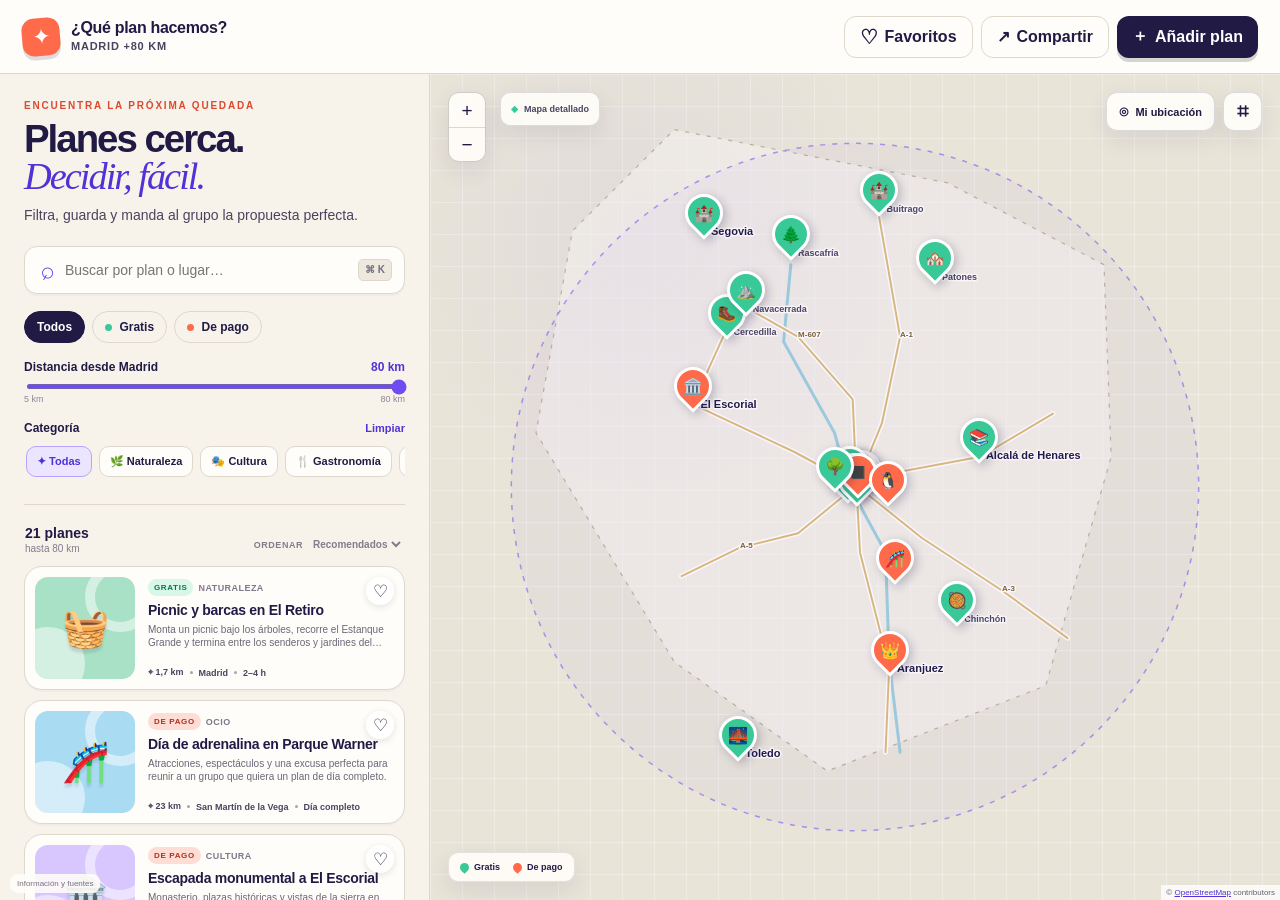
==== index.html @ 21571d51 "Add files via upload" ====
<!doctype html>
<html lang="es">
<head>
  <meta charset="UTF-8" />
  <meta name="viewport" content="width=device-width, initial-scale=1, viewport-fit=cover" />
  <meta name="theme-color" content="#201a45" />
  <meta name="description" content="Descubre y comparte planes gratis y de pago en Madrid y hasta 80 km alrededor." />
  <meta property="og:title" content="¿Qué plan hacemos? · Madrid +80 km" />
  <meta property="og:description" content="Mapa colaborativo de planes para organizar la próxima quedada." />
  <meta property="og:image" content="./assets/og-image.png" />
  <meta property="og:type" content="website" />
  <title>¿Qué plan hacemos? · Madrid +80 km</title>
  <link rel="manifest" href="./manifest.webmanifest" />
  <link rel="icon" href="./assets/icon.svg" type="image/svg+xml" />
  <link rel="stylesheet" href="./styles.css" />
</head>
<body>
  <a class="skip-link" href="#results">Saltar a los planes</a>

  <header class="topbar">
    <a class="brand" href="#" aria-label="Inicio">
      <span class="brand-mark" aria-hidden="true">✦</span>
      <span><strong>¿Qué plan hacemos?</strong><small>Madrid +80 km</small></span>
    </a>
    <div class="header-actions">
      <button class="icon-button" id="favoritesToggle" type="button" aria-pressed="false" title="Mostrar favoritos">
        <span aria-hidden="true">♡</span><span class="desktop-label">Favoritos</span>
      </button>
      <button class="button button-ghost" id="shareAppBtn" type="button"><span aria-hidden="true">↗</span><span class="desktop-label">Compartir</span></button>
      <button class="button button-primary" id="addPlanBtn" type="button"><span aria-hidden="true">＋</span><span>Añadir plan</span></button>
    </div>
  </header>

  <main class="app-shell">
    <section class="sidebar" aria-label="Explorar planes">
      <div class="intro">
        <div class="eyebrow">ENCUENTRA LA PRÓXIMA QUEDADA</div>
        <h1>Planes cerca. <em>Decidir, fácil.</em></h1>
        <p>Filtra, guarda y manda al grupo la propuesta perfecta.</p>
      </div>

      <div class="filters" aria-label="Filtros">
        <label class="search-box">
          <span aria-hidden="true">⌕</span>
          <span class="sr-only">Buscar</span>
          <input id="searchInput" type="search" placeholder="Buscar por plan o lugar…" autocomplete="off" />
          <kbd>⌘ K</kbd>
        </label>

        <div class="filter-row" role="group" aria-label="Precio">
          <button class="chip is-active" data-price="all" type="button">Todos</button>
          <button class="chip" data-price="free" type="button"><span class="dot dot-mint"></span> Gratis</button>
          <button class="chip" data-price="paid" type="button"><span class="dot dot-coral"></span> De pago</button>
        </div>

        <div class="filter-control">
          <div class="filter-label"><span>Distancia desde Madrid</span><strong id="distanceValue">80 km</strong></div>
          <input id="distanceRange" type="range" min="5" max="80" value="80" step="5" aria-label="Distancia máxima" />
          <div class="range-hints"><span>5 km</span><span>80 km</span></div>
        </div>

        <div class="category-wrap">
          <div class="filter-label"><span>Categoría</span><button id="clearFilters" class="text-button" type="button">Limpiar</button></div>
          <div id="categoryFilters" class="category-filters"></div>
        </div>
      </div>

      <div class="results-head" id="results">
        <div><strong id="resultCount">0 planes</strong><span id="activeSummary">hasta 80 km</span></div>
        <label class="sort-label">Ordenar
          <select id="sortSelect">
            <option value="recommended">Recomendados</option>
            <option value="distance">Más cercanos</option>
            <option value="price">Gratis primero</option>
            <option value="name">Nombre A–Z</option>
          </select>
        </label>
      </div>
      <div id="planList" class="plan-list" aria-live="polite"></div>
      <div id="emptyState" class="empty-state" hidden>
        <span aria-hidden="true">◌</span>
        <h2>No encontramos ese plan</h2>
        <p>Prueba a ampliar la distancia o quitar algún filtro.</p>
        <button class="button button-primary" id="emptyReset" type="button">Ver todos</button>
      </div>
    </section>

    <section class="map-panel" aria-label="Mapa de planes">
      <div id="map" role="application" aria-label="Mapa interactivo de Madrid y alrededores"></div>
      <div class="map-tools">
        <button id="locateBtn" class="map-button" type="button" title="Usar mi ubicación"><span aria-hidden="true">◎</span><span>Mi ubicación</span></button>
        <button id="fitBtn" class="map-button compact" type="button" title="Ver todos los planes" aria-label="Ver todos los planes">⌗</button>
      </div>
      <button id="mapModeBadge" class="map-mode-badge" type="button" title="Información sobre el mapa"><span aria-hidden="true">◆</span><span id="mapModeText">Mapa local</span></button>
      <div class="legend" aria-label="Leyenda"><span><i class="legend-pin free"></i>Gratis</span><span><i class="legend-pin paid"></i>De pago</span></div>
      <button id="mobileListToggle" class="mobile-list-toggle" type="button"><span aria-hidden="true">≡</span> Ver lista <b id="mobileCount">0</b></button>
    </section>
  </main>

  <dialog id="detailDialog" class="dialog detail-dialog">
    <button class="dialog-close" data-close-dialog type="button" aria-label="Cerrar">×</button>
    <div id="detailContent"></div>
  </dialog>

  <dialog id="addDialog" class="dialog form-dialog">
    <button class="dialog-close" data-close-dialog type="button" aria-label="Cerrar">×</button>
    <form id="addPlanForm" method="dialog">
      <div class="eyebrow">NUEVA PROPUESTA</div>
      <h2>Añade un plan al mapa</h2>
      <p class="form-intro">Se guardará en este dispositivo. Al compartirlo por WhatsApp se enviarán todos los detalles.</p>
      <div class="form-grid">
        <label class="field full"><span>Nombre del plan *</span><input name="title" required maxlength="70" placeholder="Ej. Picnic al atardecer" /></label>
        <label class="field"><span>Categoría *</span><select name="category" required></select></label>
        <label class="field"><span>Tipo</span><select name="priceType"><option value="free">Gratis</option><option value="paid">De pago</option></select></label>
        <label class="field"><span>Localidad *</span><input name="town" required maxlength="50" placeholder="Ej. Cercedilla" /></label>
        <label class="field"><span>Precio orientativo</span><input name="priceLabel" maxlength="30" placeholder="Ej. 12 € / persona" /></label>
        <label class="field"><span>Fecha (opcional)</span><input name="date" type="datetime-local" /></label>
        <label class="field"><span>Duración</span><input name="duration" maxlength="25" placeholder="Ej. 3 h" /></label>
        <label class="field full"><span>Descripción *</span><textarea name="description" required maxlength="300" rows="3" placeholder="Cuenta al grupo en qué consiste…"></textarea></label>
        <label class="field full"><span>Enlace con más información</span><input name="url" type="url" placeholder="https://…" /></label>
        <input name="lat" type="hidden" /><input name="lng" type="hidden" />
        <div class="location-picker full">
          <div><strong>Ubicación *</strong><span id="pickedLocation">Aún no seleccionada</span></div>
          <button id="pickLocationBtn" class="button button-secondary" type="button">Elegir en el mapa</button>
        </div>
      </div>
      <div class="form-actions">
        <button class="button button-ghost" data-close-dialog type="button">Cancelar</button>
        <button class="button button-primary" type="submit">Guardar plan</button>
      </div>
    </form>
  </dialog>

  <dialog id="aboutDialog" class="dialog about-dialog">
    <button class="dialog-close" data-close-dialog type="button" aria-label="Cerrar">×</button>
    <div class="eyebrow">SOBRE EL MAPA</div>
    <h2>Una brújula para el grupo</h2>
    <p>Los planes incluidos son ideas orientativas y permanentes. Comprueba disponibilidad, horarios, accesos y precio en el enlace oficial antes de salir.</p>
    <ul>
      <li>El radio se calcula en línea recta desde el centro de Madrid.</li>
      <li>Tus favoritos y propuestas se guardan solo en este navegador.</li>
      <li>Al abrir <code>index.html</code> directamente se usa un mapa vectorial local, sin peticiones externas.</li>
      <li>Al ejecutarla con <code>iniciar-app.bat</code> o publicarla como web se activa el mapa detallado con atribución visible.</li>
    </ul>
    <button class="button button-primary" data-close-dialog type="button">Entendido</button>
  </dialog>

  <div id="toast" class="toast" role="status" aria-live="polite"></div>

  <footer class="mobile-footer-note"><button id="aboutBtn" type="button">Información y fuentes</button></footer>

  <script src="./config.js"></script>
  <script src="./mini-map.js"></script>
  <script src="./data.js"></script>
  <script src="./app.js"></script>
</body>
</html>
---- styles.css ----
/* ¿Qué plan hacemos? — visual system */
:root {
  --ink: #201a45;
  --ink-2: #49445f;
  --paper: #f7f3eb;
  --surface: #fffdf9;
  --line: #ded8cc;
  --purple: #6f4bf2;
  --purple-dark: #5231d6;
  --coral: #ff6b4a;
  --coral-dark: #dc492e;
  --mint: #39c998;
  --mustard: #f4c44e;
  --shadow: 0 16px 40px rgba(32, 26, 69, .14);
  --shadow-soft: 0 8px 24px rgba(32, 26, 69, .09);
  --radius: 18px;
  --header-h: 74px;
}

* { box-sizing: border-box; }
html, body { height: 100%; margin: 0; }
html { color-scheme: light; scroll-behavior: smooth; }
body { font-family: Inter, ui-sans-serif, -apple-system, BlinkMacSystemFont, "Segoe UI", sans-serif; background: var(--paper); color: var(--ink); overflow: hidden; }
button, input, select, textarea { font: inherit; color: inherit; }
button, select { cursor: pointer; }
button:focus-visible, input:focus-visible, select:focus-visible, textarea:focus-visible { outline: 3px solid rgba(111, 75, 242, .35); outline-offset: 2px; }
.sr-only { position: absolute; width: 1px; height: 1px; padding: 0; margin: -1px; overflow: hidden; clip: rect(0,0,0,0); white-space: nowrap; border: 0; }
.skip-link { position: fixed; z-index: 9999; left: 16px; top: -60px; background: var(--ink); color: white; padding: 12px 16px; border-radius: 10px; transition: top .2s; }
.skip-link:focus { top: 12px; }

.topbar { height: var(--header-h); padding: 0 22px; background: var(--surface); border-bottom: 1px solid var(--line); display: flex; align-items: center; justify-content: space-between; gap: 20px; position: relative; z-index: 1001; }
.brand { display: inline-flex; align-items: center; gap: 11px; color: var(--ink); text-decoration: none; min-width: 210px; }
.brand-mark { width: 38px; height: 38px; display: grid; place-items: center; border-radius: 12px; background: var(--coral); color: white; font-size: 22px; transform: rotate(-5deg); box-shadow: 0 4px 0 rgba(32, 26, 69, .14); }
.brand > span:last-child { display: flex; flex-direction: column; line-height: 1.05; }
.brand strong { font-size: 16px; letter-spacing: -.02em; }
.brand small { font-size: 11px; color: var(--ink-2); margin-top: 4px; font-weight: 650; letter-spacing: .07em; text-transform: uppercase; }
.header-actions { display: flex; align-items: center; gap: 8px; }
.button, .icon-button { border: 0; border-radius: 12px; min-height: 42px; padding: 0 15px; font-weight: 750; display: inline-flex; align-items: center; justify-content: center; gap: 7px; transition: transform .15s, box-shadow .15s, background .15s; }
.button:hover, .icon-button:hover { transform: translateY(-1px); }
.button:active, .icon-button:active { transform: translateY(1px); }
.button-primary { color: white; background: var(--ink); box-shadow: 0 4px 0 rgba(0, 0, 0, .16); }
.button-primary:hover { background: #332b68; }
.button-secondary { background: #ebe5ff; color: var(--purple-dark); }
.button-ghost, .icon-button { background: transparent; border: 1px solid var(--line); }
.icon-button[aria-pressed="true"] { background: #fff0ec; border-color: #ffad9b; color: var(--coral-dark); }
.icon-button > span:first-child { font-size: 20px; line-height: 1; }

.app-shell { height: calc(100% - var(--header-h)); display: grid; grid-template-columns: minmax(360px, 430px) 1fr; }
.sidebar { height: 100%; overflow: auto; overscroll-behavior: contain; padding: 26px 24px 80px; border-right: 1px solid var(--line); background: var(--paper); scrollbar-width: thin; }
.intro { margin-bottom: 23px; }
.eyebrow { color: var(--coral-dark); font-size: 10px; font-weight: 850; letter-spacing: .18em; margin-bottom: 9px; }
.intro h1 { font-size: clamp(29px, 3vw, 39px); line-height: .98; letter-spacing: -.052em; margin: 0 0 12px; max-width: 360px; }
.intro h1 em { display: block; font-family: Georgia, serif; font-weight: 400; color: var(--purple-dark); }
.intro p { margin: 0; color: var(--ink-2); font-size: 14px; }
.filters { display: grid; gap: 17px; padding-bottom: 22px; border-bottom: 1px solid var(--line); }
.search-box { height: 48px; padding: 0 12px 0 15px; display: flex; align-items: center; gap: 9px; border-radius: 13px; background: var(--surface); border: 1px solid var(--line); box-shadow: 0 2px 0 rgba(32,26,69,.03); }
.search-box > span:first-child { font-size: 24px; transform: rotate(-15deg); color: var(--purple); }
.search-box input { border: 0; outline: 0; background: transparent; min-width: 0; flex: 1; font-size: 14px; }
.search-box kbd { font: 650 10px/1 ui-sans-serif, sans-serif; color: #746f82; padding: 5px 6px; border-radius: 5px; background: #eee9df; border: 1px solid #ded7ca; }
.filter-row { display: flex; gap: 7px; flex-wrap: wrap; }
.chip { border: 1px solid var(--line); border-radius: 999px; background: transparent; padding: 8px 12px; font-size: 12px; font-weight: 750; }
.chip.is-active { color: white; background: var(--ink); border-color: var(--ink); }
.dot { width: 7px; height: 7px; display: inline-block; border-radius: 50%; margin-right: 4px; }
.dot-mint { background: var(--mint); }.dot-coral { background: var(--coral); }
.filter-control { display: grid; gap: 8px; }
.filter-label { display: flex; align-items: center; justify-content: space-between; font-size: 12px; font-weight: 750; }
.filter-label strong { color: var(--purple-dark); }
.filter-control input[type="range"] { width: 100%; height: 5px; accent-color: var(--purple); }
.range-hints { display: flex; justify-content: space-between; margin-top: -5px; color: #8b8494; font-size: 9px; }
.category-wrap { display: grid; gap: 9px; }
.text-button { border: 0; padding: 0; color: var(--purple-dark); background: transparent; font-size: 11px; font-weight: 750; }
.category-filters { display: flex; gap: 7px; overflow-x: auto; padding: 2px 2px 5px; scrollbar-width: none; }
.category-filters::-webkit-scrollbar { display: none; }
.category-chip { white-space: nowrap; border: 1px solid var(--line); border-radius: 10px; background: var(--surface); padding: 8px 10px; font-size: 11px; font-weight: 750; }
.category-chip.is-active { background: #ebe5ff; color: var(--purple-dark); border-color: #b6a4ff; }
.results-head { display: flex; align-items: end; justify-content: space-between; padding: 20px 1px 12px; }
.results-head > div { display: flex; flex-direction: column; gap: 2px; }
.results-head strong { font-size: 14px; }
.results-head span { color: #827c8b; font-size: 10px; }
.sort-label { display: flex; align-items: center; gap: 6px; color: #827c8b; font-size: 9px; text-transform: uppercase; letter-spacing: .06em; font-weight: 750; }
.sort-label select { border: 0; background: transparent; font-size: 10px; text-transform: none; letter-spacing: 0; font-weight: 700; padding: 3px 0; }
.plan-list { display: grid; gap: 10px; }
.plan-card { position: relative; min-height: 124px; display: grid; grid-template-columns: 100px 1fr; gap: 13px; padding: 10px; background: var(--surface); border: 1px solid var(--line); border-radius: var(--radius); box-shadow: 0 2px 0 rgba(32,26,69,.025); cursor: pointer; transition: transform .18s, border-color .18s, box-shadow .18s; }
.plan-card:hover, .plan-card.is-active { transform: translateY(-2px); border-color: #aa9bec; box-shadow: var(--shadow-soft); }
.plan-card.is-active { box-shadow: 0 0 0 2px rgba(111,75,242,.15), var(--shadow-soft); }
.plan-art { position: relative; min-height: 102px; border-radius: 13px; overflow: hidden; display: grid; place-items: center; isolation: isolate; }
.plan-art::before, .plan-art::after { content: ""; position: absolute; border-radius: 50%; opacity: .5; z-index: -1; }
.plan-art::before { width: 74px; height: 74px; left: -24px; bottom: -22px; background: white; }
.plan-art::after { width: 50px; height: 50px; right: -20px; top: -15px; border: 10px solid white; }
.plan-art span { font-size: 38px; filter: drop-shadow(0 4px 1px rgba(32,26,69,.12)); }
.art-nature { background: #a8e1c5; }.art-culture { background: #d8c7ff; }.art-food { background: #ffc49f; }.art-adventure { background: #f4d575; }.art-leisure { background: #a9dbf2; }.art-route { background: #d9e899; }
.plan-info { min-width: 0; display: flex; flex-direction: column; padding: 2px 2px 1px 0; }
.card-topline { display: flex; align-items: center; gap: 5px; padding-right: 25px; }
.type-badge { font-size: 8px; font-weight: 850; letter-spacing: .08em; text-transform: uppercase; border-radius: 999px; padding: 4px 6px; }
.type-badge.free { background: #d8f7e9; color: #087451; }.type-badge.paid { background: #ffddd4; color: #a63521; }
.card-category { color: #7f788a; font-size: 9px; font-weight: 750; text-transform: uppercase; letter-spacing: .05em; overflow: hidden; text-overflow: ellipsis; white-space: nowrap; }
.plan-card h3 { font-size: 14px; line-height: 1.12; margin: 7px 0 4px; letter-spacing: -.02em; }
.card-description { margin: 0; color: #6c6676; font-size: 10px; line-height: 1.35; display: -webkit-box; -webkit-line-clamp: 2; -webkit-box-orient: vertical; overflow: hidden; }
.card-meta { display: flex; align-items: center; gap: 6px; margin-top: auto; padding-top: 7px; color: var(--ink-2); font-size: 9px; font-weight: 650; }
.meta-sep { width: 3px; height: 3px; border-radius: 50%; background: #aaa3af; }
.fav-button { position: absolute; z-index: 2; right: 10px; top: 10px; width: 28px; height: 28px; border-radius: 50%; border: 0; background: rgba(255,255,255,.85); display: grid; place-items: center; font-size: 17px; box-shadow: 0 2px 7px rgba(32,26,69,.12); }
.fav-button.is-favorite { background: var(--coral); color: white; }
.empty-state { text-align: center; padding: 35px 20px; color: var(--ink-2); }
.empty-state > span { font-size: 46px; color: var(--purple); }.empty-state h2 { color: var(--ink); font-size: 20px; margin: 8px 0; }.empty-state p { font-size: 13px; }

.map-panel { position: relative; min-width: 0; background: #e8e2d7; }
#map { width: 100%; height: 100%; background: #ddd8cc; }
.leaflet-control-attribution { font-size: 9px !important; }
.leaflet-control-zoom { border: 0 !important; box-shadow: var(--shadow-soft) !important; margin: 18px !important; }
.leaflet-control-zoom a { color: var(--ink) !important; border: 0 !important; }
.map-tools { position: absolute; z-index: 500; top: 18px; right: 18px; display: flex; gap: 8px; }
.map-button { min-height: 39px; padding: 0 12px; border-radius: 11px; border: 1px solid rgba(32,26,69,.15); background: rgba(255,253,249,.94); box-shadow: var(--shadow-soft); font-size: 11px; font-weight: 750; display: flex; align-items: center; gap: 6px; }
.map-button.compact { width: 39px; padding: 0; justify-content: center; font-size: 20px; }
.legend { position: absolute; z-index: 500; left: 18px; bottom: 18px; display: flex; gap: 13px; background: rgba(255,253,249,.92); border: 1px solid rgba(32,26,69,.12); padding: 9px 11px; border-radius: 10px; box-shadow: var(--shadow-soft); font-size: 9px; font-weight: 750; }
.legend span { display: flex; align-items: center; gap: 5px; }.legend-pin { display: block; width: 9px; height: 9px; border-radius: 50% 50% 50% 0; transform: rotate(-45deg); }.legend-pin.free { background: var(--mint); }.legend-pin.paid { background: var(--coral); }
.plan-marker { width: 38px; height: 38px; border-radius: 50% 50% 50% 0; transform: rotate(-45deg); border: 3px solid white; box-shadow: 0 4px 10px rgba(32,26,69,.25); display: grid; place-items: center; }
.plan-marker.free { background: var(--mint); }.plan-marker.paid { background: var(--coral); }
.plan-marker span { transform: rotate(45deg); font-size: 16px; }
.plan-marker.is-custom::after { content: "+"; position: absolute; right: -5px; top: -5px; transform: rotate(45deg); width: 15px; height: 15px; display: grid; place-items: center; border-radius: 50%; background: var(--ink); color: white; font-size: 10px; }
.leaflet-popup-content-wrapper { border-radius: 14px !important; box-shadow: var(--shadow) !important; }
.leaflet-popup-content { margin: 11px 13px !important; min-width: 170px; }
.popup-title { font-weight: 800; margin-bottom: 3px; }.popup-meta { color: #6e6877; font-size: 11px; }.popup-link { border: 0; padding: 0; background: transparent; color: var(--purple-dark); font-weight: 750; margin-top: 7px; font-size: 11px; }
.mobile-list-toggle { display: none; }

.dialog { width: min(94vw, 680px); max-height: 90vh; border: 0; border-radius: 22px; padding: 0; background: var(--surface); color: var(--ink); box-shadow: 0 24px 80px rgba(21,16,53,.35); overflow: auto; }
.dialog::backdrop { background: rgba(24, 18, 54, .55); backdrop-filter: blur(3px); }
.dialog-close { position: sticky; float: right; z-index: 4; top: 13px; right: 13px; width: 34px; height: 34px; border-radius: 50%; border: 1px solid var(--line); background: rgba(255,253,249,.9); font-size: 24px; line-height: 1; }
#detailContent { min-height: 300px; }
.detail-hero { min-height: 190px; padding: 30px; display: flex; align-items: flex-end; position: relative; overflow: hidden; isolation: isolate; }
.detail-hero::before { content: ""; position: absolute; width: 290px; height: 290px; border-radius: 50%; background: rgba(255,255,255,.36); top: -150px; right: -70px; z-index: -1; }
.detail-emoji { position: absolute; right: 50px; top: 34px; font-size: 76px; transform: rotate(7deg); filter: drop-shadow(0 8px 1px rgba(32,26,69,.12)); }
.detail-title { max-width: 72%; }.detail-title h2 { font-size: clamp(26px, 5vw, 42px); line-height: .98; letter-spacing: -.04em; margin: 8px 0 0; }
.detail-body { padding: 24px 30px 30px; }
.detail-description { font: 18px/1.5 Georgia, serif; color: #4e485b; margin: 0 0 21px; }
.detail-facts { display: grid; grid-template-columns: repeat(4, 1fr); gap: 8px; margin: 0 0 22px; }
.fact { padding: 12px; border: 1px solid var(--line); border-radius: 12px; min-width: 0; }.fact small { display: block; color: #837d89; font-size: 8px; font-weight: 800; letter-spacing: .08em; text-transform: uppercase; margin-bottom: 4px; }.fact strong { display: block; font-size: 11px; overflow: hidden; text-overflow: ellipsis; }
.detail-notes { background: #f3efe7; padding: 13px 15px; border-radius: 12px; font-size: 11px; line-height: 1.5; color: #5f5968; margin-bottom: 20px; }
.detail-actions { display: grid; grid-template-columns: 1fr 1fr auto; gap: 8px; }.detail-actions .button { text-decoration: none; font-size: 12px; }
.whatsapp { background: #16a769; color: white; }.whatsapp:hover { background: #0b8c56; }
.delete-plan { background: #fff0ec; color: #a63521; }
.form-dialog { padding: 30px; }
.form-dialog h2, .about-dialog h2 { margin: 4px 0 7px; font-size: 28px; letter-spacing: -.03em; }
.form-intro { margin: 0 0 22px; color: var(--ink-2); font-size: 12px; }
.form-grid { display: grid; grid-template-columns: 1fr 1fr; gap: 13px; }.field { display: grid; gap: 5px; }.field.full, .location-picker.full { grid-column: 1 / -1; }.field span, .location-picker strong { font-size: 10px; font-weight: 800; letter-spacing: .04em; text-transform: uppercase; }.field input, .field select, .field textarea { width: 100%; border: 1px solid var(--line); border-radius: 10px; background: white; padding: 10px 11px; font-size: 13px; outline: 0; }.field textarea { resize: vertical; }.location-picker { display: flex; align-items: center; justify-content: space-between; gap: 15px; padding: 12px; border-radius: 12px; border: 1px dashed #a79db0; background: #f7f3eb; }.location-picker > div { display: grid; gap: 3px; }.location-picker span { font-size: 11px; color: var(--ink-2); }.form-actions { display: flex; justify-content: flex-end; gap: 8px; margin-top: 23px; }
.about-dialog { padding: 32px; max-width: 480px; }.about-dialog p, .about-dialog li { color: var(--ink-2); font-size: 13px; line-height: 1.5; }.about-dialog ul { padding-left: 20px; margin: 18px 0 25px; }
.toast { position: fixed; z-index: 2000; left: 50%; bottom: 24px; transform: translate(-50%, 20px); background: var(--ink); color: white; padding: 11px 16px; border-radius: 999px; font-size: 12px; font-weight: 700; box-shadow: var(--shadow); opacity: 0; pointer-events: none; transition: opacity .2s, transform .2s; }.toast.is-visible { opacity: 1; transform: translate(-50%, 0); }
.mobile-footer-note { position: fixed; z-index: 1001; left: 10px; bottom: 7px; }.mobile-footer-note button { border: 0; background: rgba(255,253,249,.88); border-radius: 8px; padding: 5px 7px; color: #777080; font-size: 8px; }

@media (max-width: 900px) {
  :root { --header-h: 66px; }
  body { overflow: hidden; }
  .desktop-label { display: none; }
  .topbar { padding: 0 13px; }.brand { min-width: 0; }.brand strong { font-size: 14px; }.brand small { font-size: 9px; }.brand-mark { width: 34px; height: 34px; }.header-actions { gap: 5px; }.header-actions .button, .header-actions .icon-button { min-height: 38px; padding: 0 11px; }.header-actions .button-primary span:last-child { display: none; }
  .app-shell { display: block; position: relative; }
  .map-panel { height: 100%; }
  .sidebar { position: absolute; z-index: 800; left: 10px; right: 10px; top: calc(100% - 88px); height: calc(100% - 14px); padding: 20px 16px 80px; border: 0; border-radius: 22px 22px 0 0; box-shadow: 0 -9px 40px rgba(32,26,69,.16); transition: top .28s ease; }
  .sidebar::before { content: ""; display: block; width: 44px; height: 4px; border-radius: 99px; background: #ccc4b8; margin: -9px auto 14px; }
  .sidebar.is-open { top: 14px; }
  .intro { display: none; }.filters { gap: 12px; }.search-box { height: 44px; }.filter-control, .category-wrap { display: none; }
  .results-head { padding-top: 15px; }.plan-card { grid-template-columns: 86px 1fr; min-height: 112px; }.plan-art { min-height: 90px; }
  .mobile-list-toggle { display: flex; align-items: center; gap: 7px; position: absolute; z-index: 850; bottom: 24px; left: 50%; transform: translateX(-50%); min-height: 45px; padding: 0 15px; border: 0; border-radius: 999px; background: var(--ink); color: white; box-shadow: var(--shadow); font-weight: 750; }.mobile-list-toggle b { min-width: 20px; height: 20px; display: grid; place-items: center; background: var(--coral); border-radius: 50%; font-size: 10px; }
  .sidebar.is-open + .map-panel .mobile-list-toggle { opacity: 0; pointer-events: none; }
  .legend { bottom: 88px; }.map-tools { top: 12px; right: 12px; }.map-button > span:last-child { display: none; }.map-button { width: 39px; padding: 0; justify-content: center; }
  .mobile-footer-note { display: none; }
}

@media (max-width: 600px) {
  .detail-dialog { width: 100vw; max-width: none; max-height: 92vh; margin: auto 0 0; border-radius: 24px 24px 0 0; }.detail-hero { min-height: 165px; padding: 24px 20px; }.detail-title { max-width: 78%; }.detail-title h2 { font-size: 29px; }.detail-emoji { font-size: 59px; right: 25px; top: 37px; }.detail-body { padding: 20px; }.detail-description { font-size: 16px; }.detail-facts { grid-template-columns: 1fr 1fr; }.detail-actions { grid-template-columns: 1fr 1fr; }.detail-actions .source-link { grid-column: 1 / -1; }.form-dialog { width: 100vw; max-width: none; max-height: 94vh; margin: auto 0 0; border-radius: 24px 24px 0 0; padding: 25px 18px; }.form-grid { grid-template-columns: 1fr; }.field.full, .location-picker.full { grid-column: 1; }.location-picker { align-items: stretch; flex-direction: column; }
}

@media (prefers-reduced-motion: reduce) { *, *::before, *::after { scroll-behavior: auto !important; transition: none !important; } }

/* Visor cartográfico ligero */
.mini-map { position: relative; overflow: hidden; touch-action: none; cursor: grab; user-select: none; background: #e6e0d4; }
.mini-map.is-dragging { cursor: grabbing; }
.mini-map-grid { position: absolute; inset: 0; background-color: #e8e4d8; background-image: radial-gradient(circle at 25% 20%, rgba(111,75,242,.06), transparent 28%), linear-gradient(rgba(255,255,255,.3) 1px, transparent 1px), linear-gradient(90deg, rgba(255,255,255,.3) 1px, transparent 1px); background-size: auto, 32px 32px, 32px 32px; }
.mini-local-base, .mini-tiles, .mini-markers, .mini-overlay { position: absolute; inset: 0; overflow: hidden; pointer-events: none; }
.mini-local-base { z-index: 20; }
.mini-tiles { z-index: 40; }
.mini-tiles img { position: absolute; left: 0; top: 0; width: 256px; height: 256px; max-width: none; pointer-events: none; }
.mini-tiles img.tile-error { opacity: 0; }
.mini-overlay { z-index: 200; }
.mini-markers { z-index: 300; overflow: visible; }
.mini-marker { position: absolute; left: 0; top: 0; width: max-content; height: max-content; pointer-events: auto; cursor: pointer; will-change: transform; }
.mini-circle-marker { position: absolute; left: 0; top: 0; border-radius: 50%; pointer-events: auto; box-sizing: border-box; cursor: pointer; will-change: transform; box-shadow: 0 2px 8px rgba(32,26,69,.18); }
.mini-default-marker { display: block; width: 25px; height: 25px; border-radius: 50% 50% 50% 0; transform: rotate(-45deg); background: var(--purple); border: 3px solid white; box-shadow: 0 4px 10px rgba(32,26,69,.25); }
.mini-zoom { position: absolute; z-index: 500; left: 18px; top: 18px; display: grid; border-radius: 11px; overflow: hidden; box-shadow: var(--shadow-soft); border: 1px solid rgba(32,26,69,.12); }
.mini-zoom button { width: 36px; height: 34px; border: 0; background: rgba(255,253,249,.95); color: var(--ink); font-size: 19px; line-height: 1; }
.mini-zoom button + button { border-top: 1px solid var(--line); }
.leaflet-control-attribution { position: absolute; z-index: 500; right: 0; bottom: 0; padding: 3px 5px; background: rgba(255,255,255,.78); color: #67616e; font-size: 8px !important; }
.leaflet-control-attribution a { color: var(--purple-dark); }
.mini-popup { position: absolute; left: 0; top: 0; z-index: 650; min-width: 195px; max-width: min(270px, 75vw); padding: 1px; border-radius: 14px; background: white; box-shadow: var(--shadow); pointer-events: auto; will-change: transform; }
.mini-popup::after { content: ""; position: absolute; left: 50%; bottom: -8px; width: 16px; height: 16px; background: white; transform: translateX(-50%) rotate(45deg); }
.mini-popup-close { position: absolute; z-index: 2; right: 5px; top: 4px; border: 0; background: transparent; color: #807989; font-size: 19px; }
.mini-popup .leaflet-popup-content { padding-right: 15px; }
.local-region { fill: rgba(255,253,249,.34); stroke: #b9b2a3; stroke-width: 1.2; stroke-dasharray: 4 7; }
.local-river { fill: none; stroke: #7fc3d8; stroke-width: 3; stroke-linecap: round; opacity: .72; }
.local-road-casing { fill: none; stroke: rgba(255,255,255,.92); stroke-width: 5; stroke-linecap: round; stroke-linejoin: round; }
.local-road { fill: none; stroke: #d2a957; stroke-width: 2; stroke-linecap: round; stroke-linejoin: round; opacity: .78; }
.local-road-label { font: 700 8px/1 ui-sans-serif, sans-serif; fill: #7a6235; paint-order: stroke; stroke: #fffdf9; stroke-width: 3px; stroke-linejoin: round; }
.local-town circle { fill: #625b70; stroke: #fffdf9; stroke-width: 1.5; }
.local-town text { font: 650 9px/1 ui-sans-serif, sans-serif; fill: #49445f; paint-order: stroke; stroke: rgba(255,253,249,.96); stroke-width: 3px; stroke-linejoin: round; }
.local-town.major text { font-size: 11px; font-weight: 800; fill: #201a45; }
.local-town.major circle { fill: #6f4bf2; }
.map-mode-badge { position: absolute; z-index: 510; top: 18px; left: 70px; min-height: 34px; display: flex; align-items: center; gap: 6px; padding: 0 10px; border: 1px solid rgba(32,26,69,.14); border-radius: 10px; background: rgba(255,253,249,.92); box-shadow: var(--shadow-soft); color: var(--ink-2); font-size: 9px; font-weight: 750; }
.map-mode-badge.is-online > span:first-child { color: var(--mint); }
.map-mode-badge.is-local > span:first-child { color: var(--mustard); }
.local-map-mode .leaflet-control-attribution { color: #4f4858; }
.about-dialog code { padding: 2px 5px; border-radius: 5px; background: #eee9df; font-size: 11px; }
@media (max-width: 900px) { .mini-zoom { left: 12px; top: 12px; } .map-mode-badge { left: 62px; top: 12px; max-width: 175px; } .map-mode-badge span:last-child { overflow: hidden; text-overflow: ellipsis; white-space: nowrap; } }
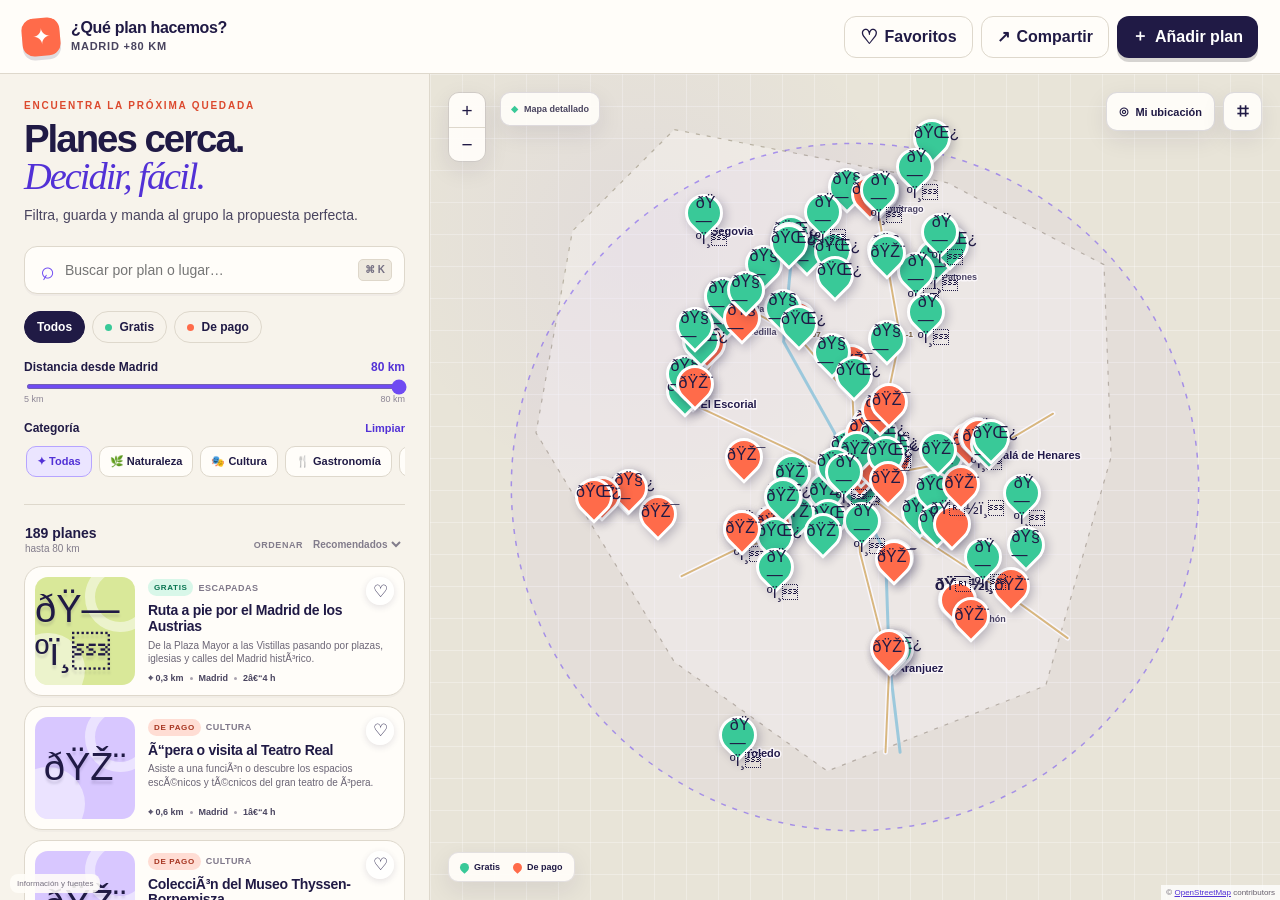
==== commit 23ccdc34: "Update index.html" ====
--- a/index.html
+++ b/index.html
@@ -1,4 +1,5 @@
 <!doctype html>
+<meta charset="UTF-8">
 <html lang="es">
 <head>
   <meta charset="UTF-8" />
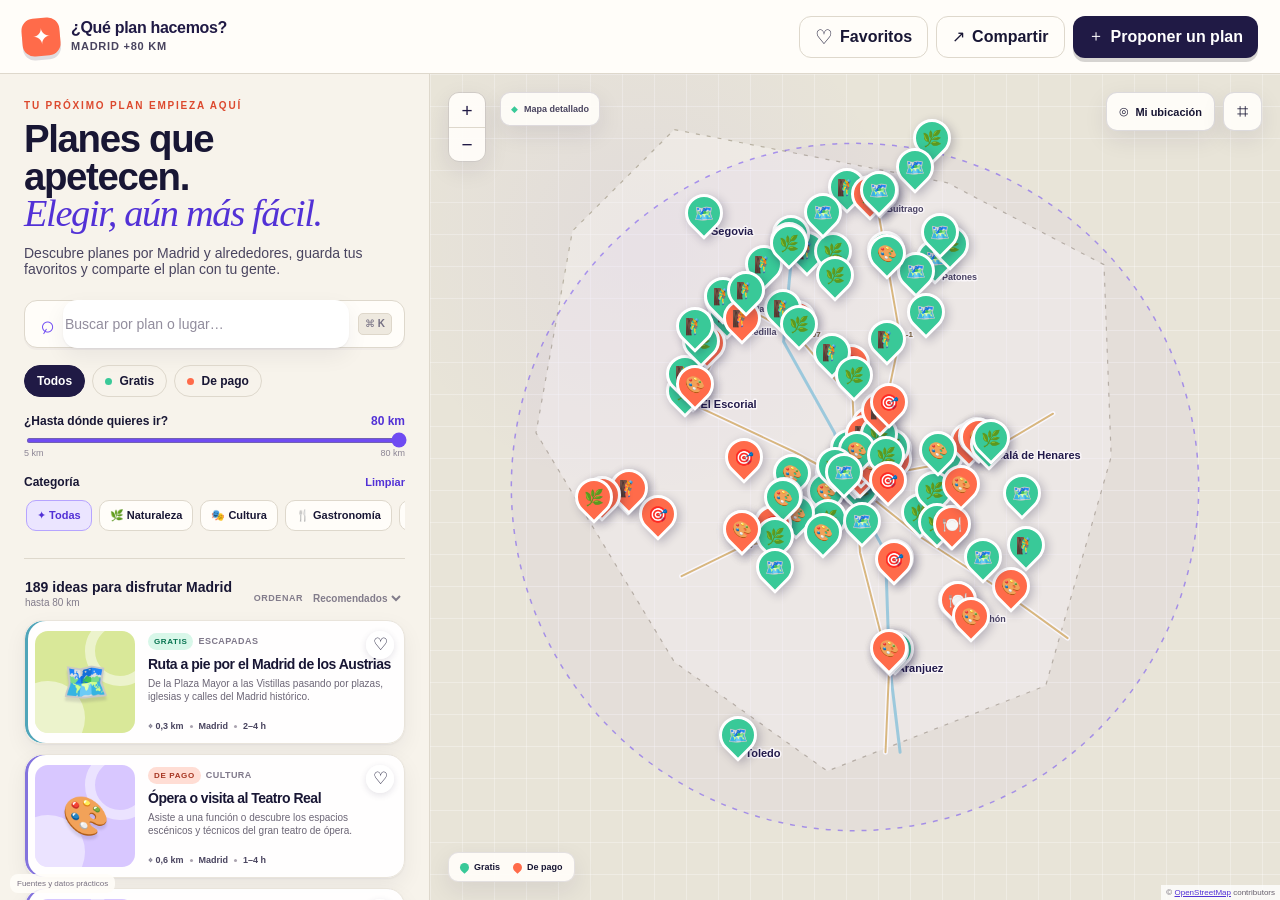
==== commit 9517d151: "Update index.html" ====
--- a/index.html
+++ b/index.html
@@ -2,7 +2,7 @@
 <meta charset="UTF-8">
 <html lang="es">
 <head>
-  <meta charset="UTF-8" />
+  <meta charset="UTF-8">
   <meta name="viewport" content="width=device-width, initial-scale=1, viewport-fit=cover" />
   <meta name="theme-color" content="#201a45" />
   <meta name="description" content="Descubre y comparte planes gratis y de pago en Madrid y hasta 80 km alrededor." />
@@ -13,6 +13,7 @@
   <title>¿Qué plan hacemos? · Madrid +80 km</title>
   <link rel="manifest" href="./manifest.webmanifest" />
   <link rel="icon" href="./assets/icon.svg" type="image/svg+xml" />
+  <link rel="stylesheet" href="./planes-beautify.css">
   <link rel="stylesheet" href="./styles.css" />
 </head>
 <body>
@@ -154,5 +155,8 @@
   <script src="./mini-map.js"></script>
   <script src="./data.js"></script>
   <script src="./app.js"></script>
+  <script src="./planes.js"></script>
+<script src="./planes-beautify.js"></script>
+<script src="./app.js"></script>
 </body>
 </html>
--- a/planes-beautify.css
+++ b/planes-beautify.css
@@ -0,0 +1,235 @@
+/* Planes Madrid — visual refinement layer */
+:root {
+  --pm-ink: #181634;
+  --pm-muted: #6f6b7d;
+  --pm-paper: #fffdf9;
+  --pm-panel: #fbf8f2;
+  --pm-line: #e9e4db;
+  --pm-purple: #4736c6;
+  --pm-purple-dark: #251c67;
+  --pm-coral: #ef694d;
+  --pm-mint: #49c79d;
+  --pm-shadow-sm: 0 1px 2px rgba(25, 20, 54, .05), 0 8px 22px rgba(25, 20, 54, .06);
+  --pm-shadow-md: 0 16px 40px rgba(25, 20, 54, .12);
+  --pm-radius-sm: 12px;
+  --pm-radius-md: 18px;
+  --pm-ease: cubic-bezier(.2, .8, .2, 1);
+}
+
+html.pm-beautified {
+  color-scheme: light;
+  font-synthesis: none;
+  text-rendering: optimizeLegibility;
+  -webkit-font-smoothing: antialiased;
+}
+
+html.pm-beautified body {
+  color: var(--pm-ink);
+  background: var(--pm-paper);
+}
+
+/* Stronger hierarchy without changing the app structure. */
+html.pm-beautified h1,
+html.pm-beautified h2,
+html.pm-beautified h3 {
+  color: var(--pm-ink);
+  letter-spacing: -.035em;
+  text-wrap: balance;
+}
+
+html.pm-beautified p {
+  text-wrap: pretty;
+}
+
+/* Header actions */
+html.pm-beautified .pm-primary-action {
+  color: #fff !important;
+  background: linear-gradient(135deg, var(--pm-purple-dark), var(--pm-purple)) !important;
+  border-color: transparent !important;
+  box-shadow: 0 8px 18px rgba(71, 54, 198, .24) !important;
+  transition: transform .18s var(--pm-ease), box-shadow .18s var(--pm-ease), filter .18s var(--pm-ease) !important;
+}
+
+html.pm-beautified .pm-primary-action:hover {
+  transform: translateY(-2px);
+  box-shadow: 0 12px 26px rgba(71, 54, 198, .32) !important;
+  filter: saturate(1.08);
+}
+
+html.pm-beautified .pm-soft-action {
+  background: rgba(255, 255, 255, .78) !important;
+  border-color: var(--pm-line) !important;
+  box-shadow: 0 1px 0 rgba(255, 255, 255, .8) inset;
+  transition: border-color .18s ease, background .18s ease, transform .18s ease !important;
+}
+
+html.pm-beautified .pm-soft-action:hover {
+  background: #fff !important;
+  border-color: #cbc3f4 !important;
+  transform: translateY(-1px);
+}
+
+/* Search field */
+html.pm-beautified .pm-search-input {
+  min-height: 48px;
+  color: var(--pm-ink) !important;
+  background: #fff !important;
+  border-color: var(--pm-line) !important;
+  border-radius: 14px !important;
+  box-shadow: var(--pm-shadow-sm) !important;
+  transition: border-color .18s ease, box-shadow .18s ease !important;
+}
+
+html.pm-beautified .pm-search-input:focus {
+  outline: none !important;
+  border-color: #8d80e8 !important;
+  box-shadow: 0 0 0 4px rgba(71, 54, 198, .11), var(--pm-shadow-sm) !important;
+}
+
+html.pm-beautified .pm-search-input::placeholder {
+  color: #928d9d;
+  opacity: 1;
+}
+
+/* Plan cards detected from the title/data relationship. */
+html.pm-beautified [data-pm-plan-card] {
+  position: relative;
+  overflow: hidden;
+  border-color: var(--pm-line) !important;
+  border-radius: var(--pm-radius-md) !important;
+  background: rgba(255, 255, 255, .96) !important;
+  box-shadow: var(--pm-shadow-sm) !important;
+  transition: transform .22s var(--pm-ease), box-shadow .22s var(--pm-ease), border-color .22s ease !important;
+}
+
+html.pm-beautified [data-pm-plan-card]::after {
+  position: absolute;
+  inset: 0;
+  content: '';
+  pointer-events: none;
+  border-radius: inherit;
+  box-shadow: inset 3px 0 0 var(--pm-category, #8b7be8);
+  opacity: .9;
+}
+
+html.pm-beautified [data-pm-plan-card]:hover {
+  z-index: 1;
+  transform: translateY(-3px);
+  border-color: #d9d1f7 !important;
+  box-shadow: var(--pm-shadow-md) !important;
+}
+
+html.pm-beautified [data-pm-category='nature'] { --pm-category: #36a879; --pm-icon-bg: #dff6eb; --pm-icon-fg: #147957; }
+html.pm-beautified [data-pm-category='culture'] { --pm-category: #7664da; --pm-icon-bg: #ebe7ff; --pm-icon-fg: #5140b5; }
+html.pm-beautified [data-pm-category='food'] { --pm-category: #e98849; --pm-icon-bg: #fff0df; --pm-icon-fg: #b85f28; }
+html.pm-beautified [data-pm-category='leisure'] { --pm-category: #df5f82; --pm-icon-bg: #ffe5ed; --pm-icon-fg: #ad365a; }
+html.pm-beautified [data-pm-category='route'] { --pm-category: #3e9cb2; --pm-icon-bg: #def3f7; --pm-icon-fg: #26768a; }
+html.pm-beautified [data-pm-category='adventure'] { --pm-category: #d15e43; --pm-icon-bg: #ffebe3; --pm-icon-fg: #a33c28; }
+
+/* Replaces broken emoji artwork with crisp, scalable line icons. */
+html.pm-beautified .pm-beautified-icon {
+  display: grid !important;
+  place-items: center !important;
+  color: var(--pm-icon-fg, var(--pm-purple)) !important;
+  background:
+    radial-gradient(circle at 75% 20%, rgba(255,255,255,.92) 0 12%, transparent 13%),
+    linear-gradient(145deg, rgba(255,255,255,.35), transparent 55%),
+    var(--pm-icon-bg, #ebe7ff) !important;
+  border: 1px solid rgba(255, 255, 255, .82) !important;
+  border-radius: 16px !important;
+  box-shadow: inset 0 0 0 1px rgba(24, 22, 52, .04), 0 8px 18px rgba(24, 22, 52, .08) !important;
+}
+
+html.pm-beautified .pm-svg-icon {
+  display: block;
+  width: 24px;
+  height: 24px;
+  overflow: visible;
+}
+
+html.pm-beautified .pm-card-svg {
+  width: clamp(27px, 3.2vw, 35px);
+  height: clamp(27px, 3.2vw, 35px);
+  color: var(--pm-icon-fg, var(--pm-purple));
+  filter: drop-shadow(0 2px 1px rgba(255,255,255,.7));
+}
+
+html.pm-beautified .pm-card-svg * {
+  stroke: var(--pm-icon-fg, var(--pm-purple)) !important;
+}
+
+/* Leaflet markers: preserve app position/interaction, replace only corrupted glyph. */
+html.pm-beautified .pm-map-marker {
+  display: grid !important;
+  place-items: center !important;
+  overflow: visible !important;
+  color: #fff !important;
+  background: transparent !important;
+  border: 0 !important;
+  box-shadow: none !important;
+  transform-origin: 50% 100%;
+}
+
+html.pm-beautified .pm-marker-surface {
+  display: grid;
+  width: 82%;
+  height: 82%;
+  place-items: center;
+  color: #fff;
+  background: var(--pm-marker-color, var(--pm-mint));
+  border: 3px solid #fff;
+  border-radius: 50% 50% 50% 12%;
+  box-shadow: 0 3px 10px rgba(28, 24, 50, .28), 0 0 0 1px rgba(28, 24, 50, .08);
+  transform: rotate(-45deg);
+}
+
+html.pm-beautified .pm-map-marker:hover {
+  z-index: 1000 !important;
+  filter: brightness(1.03) saturate(1.07);
+}
+
+html.pm-beautified .pm-marker-svg {
+  width: 48% !important;
+  height: 48% !important;
+  color: #fff;
+  transform: rotate(45deg);
+  stroke-width: 2.1;
+}
+
+html.pm-beautified .pm-marker-svg * {
+  stroke: #fff !important;
+}
+
+/* Pills/chips get a lighter, more tactile finish. */
+html.pm-beautified button,
+html.pm-beautified [role='button'] {
+  -webkit-tap-highlight-color: transparent;
+}
+
+html.pm-beautified button:focus-visible,
+html.pm-beautified a:focus-visible,
+html.pm-beautified input:focus-visible {
+  outline: 3px solid rgba(71, 54, 198, .24) !important;
+  outline-offset: 3px;
+}
+
+@media (prefers-reduced-motion: reduce) {
+  html.pm-beautified *,
+  html.pm-beautified *::before,
+  html.pm-beautified *::after {
+    scroll-behavior: auto !important;
+    transition-duration: .01ms !important;
+    animation-duration: .01ms !important;
+    animation-iteration-count: 1 !important;
+  }
+}
+
+@media (max-width: 760px) {
+  html.pm-beautified .pm-soft-action {
+    box-shadow: none;
+  }
+
+  html.pm-beautified [data-pm-plan-card]:hover {
+    transform: none;
+  }
+}
